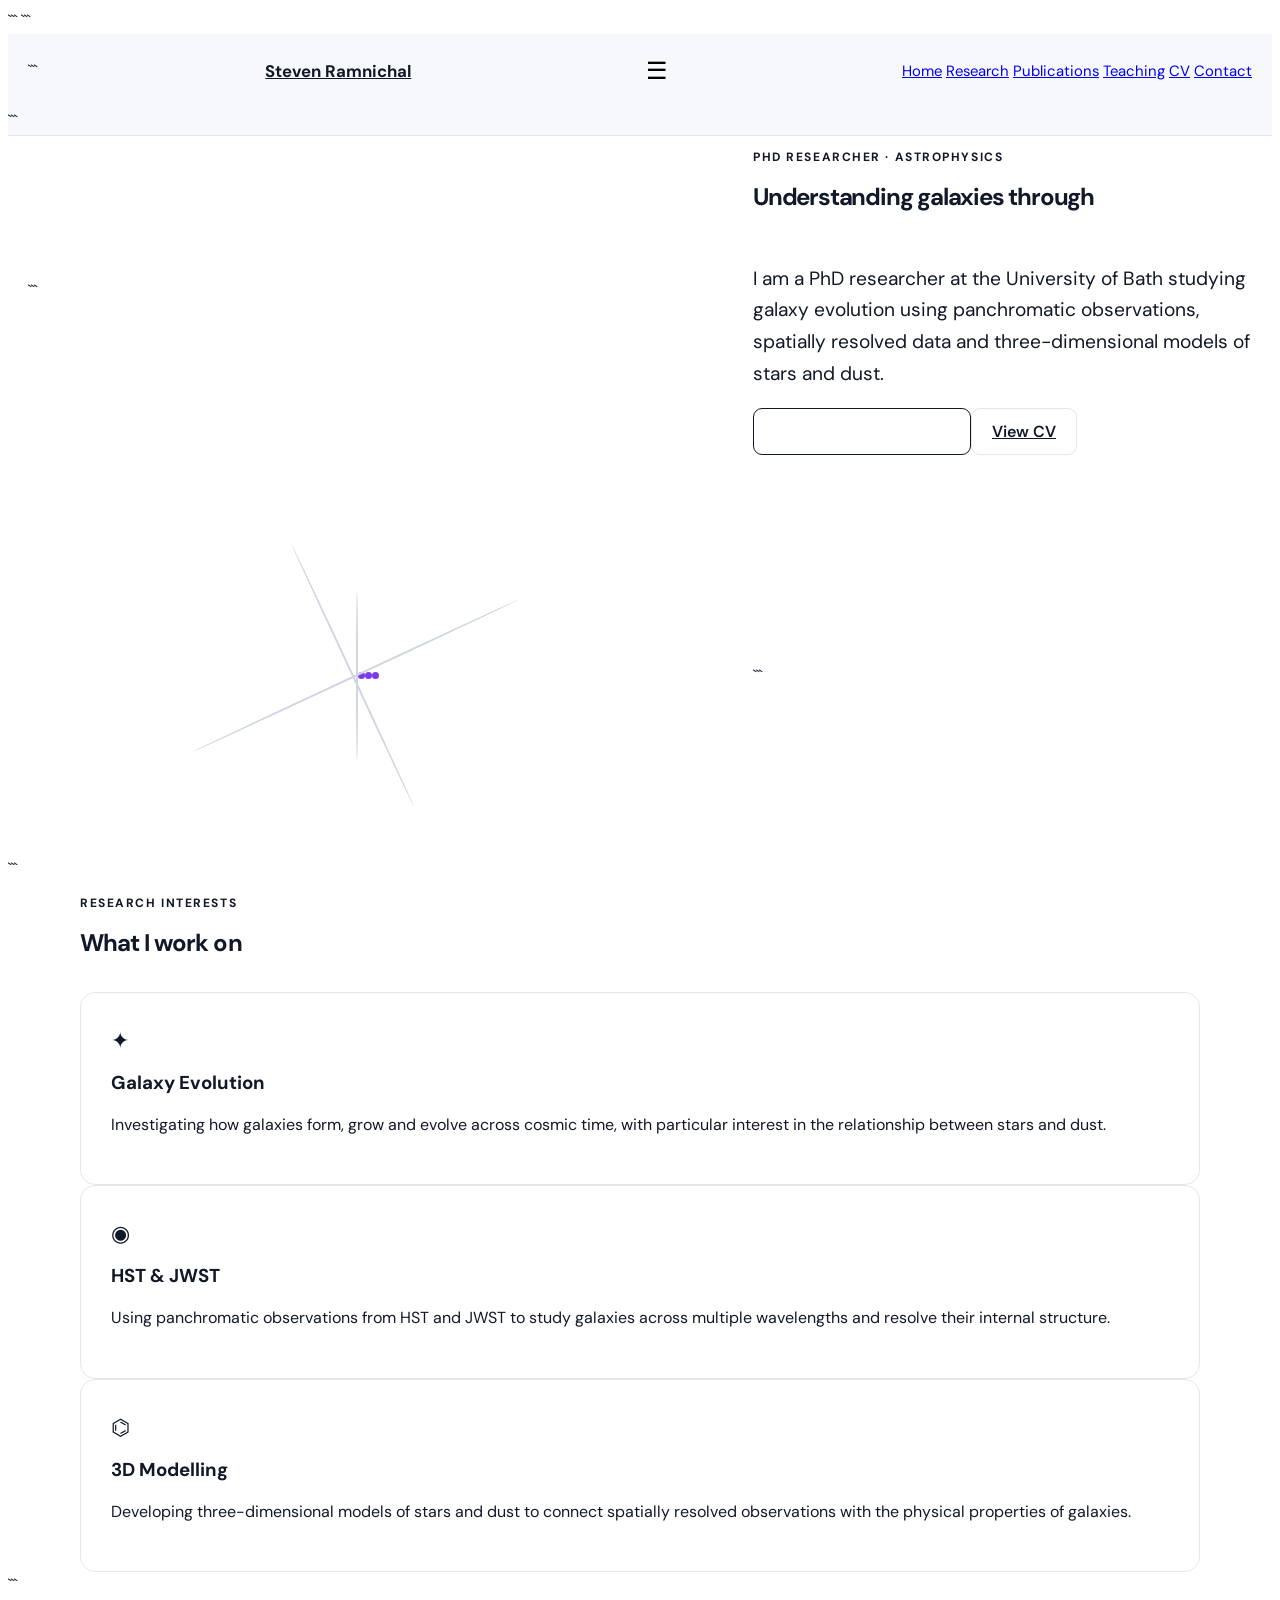
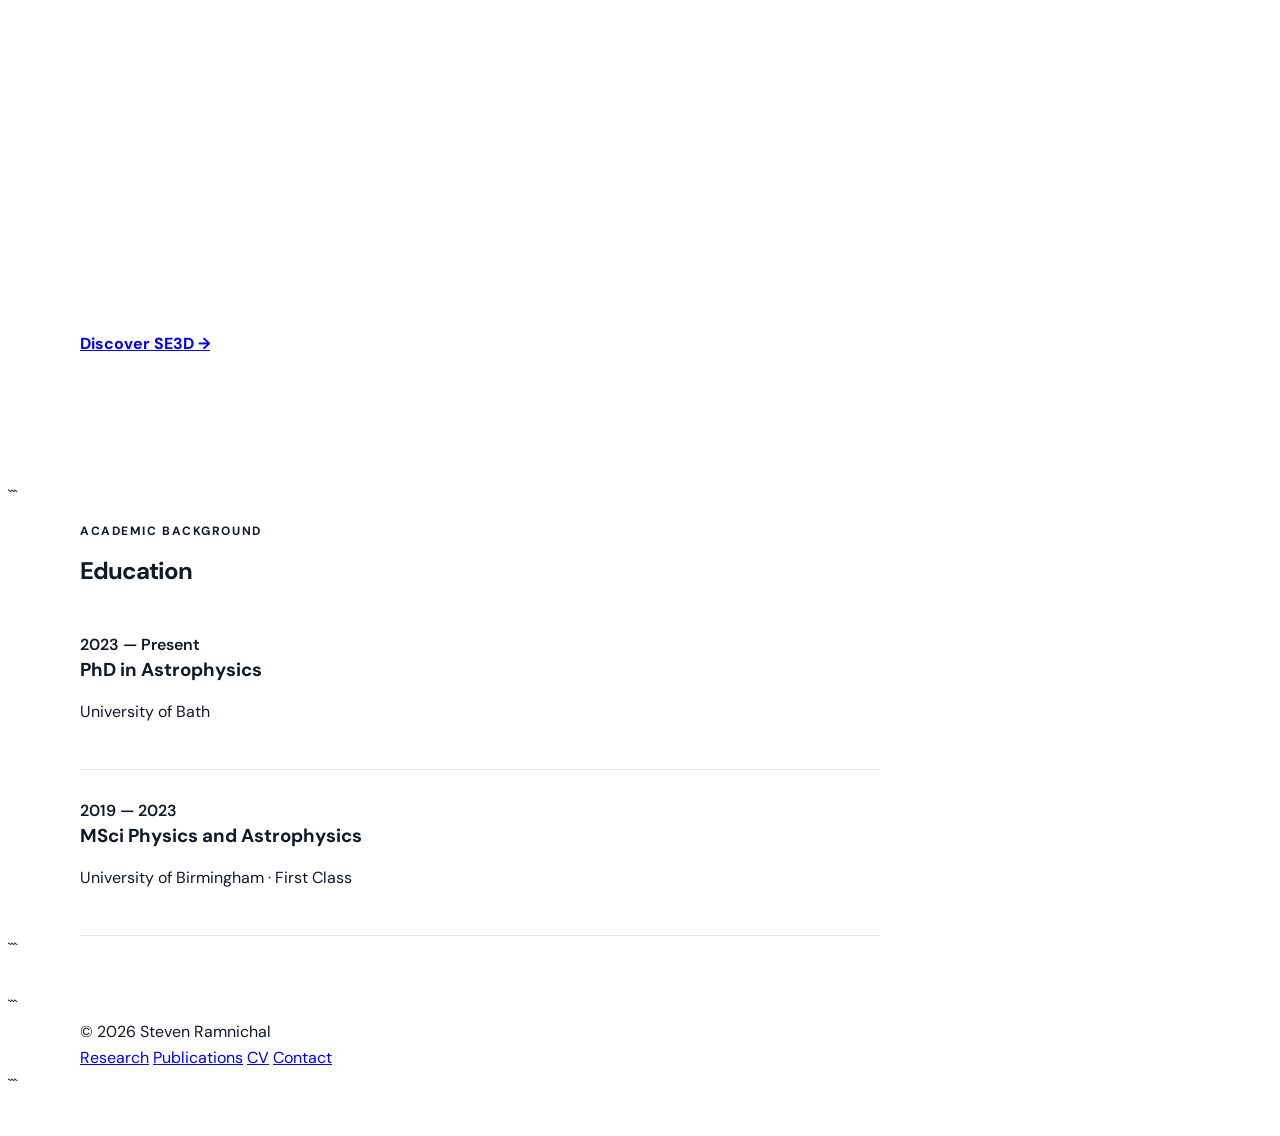
==== index.html @ 6328c1c9 "website creation" ====
<!DOCTYPE html>

<html lang="en">

<head>
    <meta charset="UTF-8">
    <meta name="viewport" content="width=device-width, initial-scale=1.0">

```
<title>Steven Ramnichal | Astrophysics</title>

<meta name="description"
      content="Steven Ramnichal — PhD researcher in astrophysics at the University of Bath.">

<link rel="stylesheet" href="css/style.css">
```

</head>

<body>

<!-- ================= NAVIGATION ================= -->

<header>
    <nav class="navbar">

```
    <a href="index.html" class="logo">
        Steven Ramnichal
    </a>

    <button class="menu-button" onclick="toggleMenu()">
        ☰
    </button>

    <div class="nav-links" id="navLinks">
        <a href="index.html" class="active">Home</a>
        <a href="research.html">Research</a>
        <a href="publications.html">Publications</a>
        <a href="teaching.html">Teaching</a>
        <a href="cv.html">CV</a>
        <a href="contact.html">Contact</a>
    </div>

</nav>
```

</header>

<!-- ================= HERO ================= -->

<section class="hero">

```
<div class="hero-content">

    <p class="eyebrow">
        PhD Researcher · Astrophysics
    </p>

    <h1>
        Understanding galaxies through
        <span>stars, dust &amp; light.</span>
    </h1>

    <p class="hero-description">
        I am a PhD researcher at the University of Bath studying
        galaxy evolution using panchromatic observations,
        spatially resolved data and three-dimensional models
        of stars and dust.
    </p>

    <div class="hero-buttons">

        <a href="research.html" class="button primary">
            Explore my research →
        </a>

        <a href="cv.html" class="button secondary">
            View CV
        </a>

    </div>

</div>


<!-- Decorative astronomy graphic -->

<div class="space-graphic">

    <div class="orbit orbit-one"></div>
    <div class="orbit orbit-two"></div>
    <div class="orbit orbit-three"></div>

    <div class="planet"></div>

    <div class="star star-one"></div>
    <div class="star star-two"></div>
    <div class="star star-three"></div>

</div>
```

</section>

<!-- ================= RESEARCH INTERESTS ================= -->

<section class="section">

```
<div class="container">

    <p class="eyebrow">
        Research interests
    </p>

    <h2>
        What I work on
    </h2>

    <div class="card-grid">

        <article class="card">

            <div class="card-icon">
                ✦
            </div>

            <h3>
                Galaxy Evolution
            </h3>

            <p>
                Investigating how galaxies form, grow and evolve
                across cosmic time, with particular interest in
                the relationship between stars and dust.
            </p>

        </article>


        <article class="card">

            <div class="card-icon">
                ◉
            </div>

            <h3>
                HST &amp; JWST
            </h3>

            <p>
                Using panchromatic observations from HST and JWST
                to study galaxies across multiple wavelengths
                and resolve their internal structure.
            </p>

        </article>


        <article class="card">

            <div class="card-icon">
                ⌬
            </div>

            <h3>
                3D Modelling
            </h3>

            <p>
                Developing three-dimensional models of stars and
                dust to connect spatially resolved observations
                with the physical properties of galaxies.
            </p>

        </article>

    </div>

</div>
```

</section>

<!-- ================= FEATURED RESEARCH ================= -->

<section class="dark-section">

```
<div class="container research-feature">

    <div>

        <p class="eyebrow">
            PhD research
        </p>

        <h2>
            SE3D
        </h2>

    </div>

    <div>

        <p>
            SE3D explores panchromatic resolved galaxy observations
            using three-dimensional models of stars and dust.
        </p>

        <p>
            The project aims to move beyond treating galaxies as
            single unresolved sources by incorporating their
            spatial structure into spectral energy distribution
            modelling.
        </p>

        <a href="research.html" class="text-link">
            Discover SE3D →
        </a>

    </div>

</div>
```

</section>

<!-- ================= EDUCATION ================= -->

<section class="section">

```
<div class="container">

    <p class="eyebrow">
        Academic background
    </p>

    <h2>
        Education
    </h2>


    <div class="timeline">

        <div class="timeline-item">

            <div class="timeline-date">
                2023 — Present
            </div>

            <div>
                <h3>
                    PhD in Astrophysics
                </h3>

                <p>
                    University of Bath
                </p>
            </div>

        </div>


        <div class="timeline-item">

            <div class="timeline-date">
                2019 — 2023
            </div>

            <div>
                <h3>
                    MSci Physics and Astrophysics
                </h3>

                <p>
                    University of Birmingham · First Class
                </p>
            </div>

        </div>

    </div>

</div>
```

</section>

<!-- ================= FOOTER ================= -->

<footer>

```
<div class="container footer-content">

    <p>
        © 2026 Steven Ramnichal
    </p>

    <div class="footer-links">

        <a href="research.html">Research</a>
        <a href="publications.html">Publications</a>
        <a href="cv.html">CV</a>
        <a href="contact.html">Contact</a>

    </div>

</div>
```

</footer>

<script src="js/script.js"></script>

</body>
</html>
---- css/style.css ----
@import url('https://fonts.googleapis.com/css2?family=DM+Sans:wght@400;500;600;700&family=Space+Grotesk:wght@400;500;600;700&display=swap');

/* ==================================================
GENERAL
================================================== */

:root {

```
--background: #f7f8fb;
--surface: #ffffff;

--text: #111827;
--muted: #667085;

--border: #e5e7eb;

--accent: #356ae6;
--accent-purple: #7c3aed;

--dark: #101827;

--max-width: 1120px;
```

}

* {
  box-sizing: border-box;
  }

html {
scroll-behavior: smooth;
}

body {

```
margin: 0;

background: var(--background);

color: var(--text);

font-family: "DM Sans", sans-serif;

line-height: 1.65;
```

}

h1,
h2,
h3 {

```
font-family: "Space Grotesk", sans-serif;

line-height: 1.15;

margin-top: 0;
```

}

h1 {

```
font-size: clamp(2.8rem, 6vw, 5.2rem);

letter-spacing: -0.05em;

margin-bottom: 25px;
```

}

h2 {

```
font-size: clamp(2rem, 4vw, 3rem);

letter-spacing: -0.04em;
```

}

h3 {

```
font-size: 1.25rem;
```

}

p {

```
margin-top: 0;
```

}

a {

```
text-decoration: none;
```

}

.container {

```
width: calc(100% - 40px);

max-width: var(--max-width);

margin: auto;
```

}

/* ==================================================
NAVIGATION
================================================== */

header {

```
position: sticky;

top: 0;

z-index: 100;

background: rgba(247, 248, 251, 0.9);

backdrop-filter: blur(12px);

border-bottom: 1px solid var(--border);
```

}

.navbar {

```
max-width: var(--max-width);

width: calc(100% - 40px);

height: 74px;

margin: auto;

display: flex;

align-items: center;

justify-content: space-between;
```

}

.logo {

```
font-family: "Space Grotesk", sans-serif;

font-weight: 700;

font-size: 1.05rem;

color: var(--text);
```

}

.nav-links {

```
display: flex;

gap: 28px;
```

}

.nav-links a {

```
color: var(--muted);

font-size: 0.93rem;

transition: 0.2s;
```

}

.nav-links a:hover,
.nav-links a.active {

```
color: var(--accent);
```

}

.menu-button {

```
display: none;

border: none;

background: none;

font-size: 1.5rem;

cursor: pointer;
```

}

/* ==================================================
HERO
================================================== */

.hero {

```
max-width: var(--max-width);

width: calc(100% - 40px);

min-height: 650px;

margin: auto;

display: grid;

grid-template-columns: 1.15fr 0.85fr;

align-items: center;

gap: 50px;
```

}

.eyebrow {

```
color: var(--accent);

font-size: 0.75rem;

font-weight: 700;

text-transform: uppercase;

letter-spacing: 0.13em;

margin-bottom: 15px;
```

}

.hero h1 span {

```
background:
    linear-gradient(
        100deg,
        var(--accent),
        var(--accent-purple)
    );

-webkit-background-clip: text;

background-clip: text;

color: transparent;
```

}

.hero-description {

```
color: var(--muted);

font-size: 1.2rem;

max-width: 680px;
```

}

.hero-buttons {

```
display: flex;

gap: 12px;

margin-top: 30px;

flex-wrap: wrap;
```

}

.button {

```
display: inline-block;

padding: 12px 20px;

border-radius: 9px;

font-weight: 600;

border: 1px solid var(--border);
```

}

.button.primary {

```
background: var(--text);

color: white;

border-color: var(--text);
```

}

.button.secondary {

```
background: white;

color: var(--text);
```

}

.button:hover {

```
transform: translateY(-1px);
```

}

/* ==================================================
SPACE GRAPHIC
================================================== */

.space-graphic {

```
height: 430px;

position: relative;

display: flex;

justify-content: center;

align-items: center;
```

}

.orbit {

```
position: absolute;

border: 1px solid #cfd5e1;

border-radius: 50%;
```

}

.orbit-one {

```
width: 290px;

height: 290px;

transform: rotate(-25deg);
```

}

.orbit-two {

```
width: 220px;

height: 360px;

transform: rotate(65deg);
```

}

.orbit-three {

```
width: 360px;

height: 170px;
```

}

.planet {

```
width: 110px;

height: 110px;

border-radius: 50%;

background:
    radial-gradient(
        circle at 35% 30%,
        #b8c9ff,
        #356ae6 45%,
        #192b75
    );

box-shadow:
    0 0 60px rgba(53, 106, 230, 0.25);
```

}

.star {

```
position: absolute;

width: 7px;

height: 7px;

border-radius: 50%;

background: var(--accent-purple);
```

}

.star-one {

```
top: 60px;

right: 70px;
```

}

.star-two {

```
bottom: 70px;

left: 65px;
```

}

.star-three {

```
top: 170px;

left: 30px;
```

}

/* ==================================================
SECTIONS
================================================== */

.section {

```
padding: 100px 0;
```

}

.card-grid {

```
display: grid;

grid-template-columns:
    repeat(3, 1fr);

gap: 18px;

margin-top: 35px;
```

}

.card {

```
background: var(--surface);

border: 1px solid var(--border);

border-radius: 15px;

padding: 30px;
```

}

.card p {

```
color: var(--muted);
```

}

.card-icon {

```
color: var(--accent);

font-size: 1.4rem;

margin-bottom: 12px;
```

}

/* ==================================================
DARK RESEARCH SECTION
================================================== */

.dark-section {

```
background: var(--dark);

color: white;

padding: 100px 0;
```

}

.dark-section .eyebrow {

```
color: #9db8ff;
```

}

.research-feature {

```
display: grid;

grid-template-columns: 0.7fr 1.3fr;

gap: 80px;
```

}

.dark-section p {

```
color: #c8cfdd;
```

}

.text-link {

```
color: #9db8ff;

font-weight: 700;
```

}

/* ==================================================
TIMELINE
================================================== */

.timeline {

```
margin-top: 35px;

max-width: 800px;
```

}

.timeline-item {

```
display: grid;

grid-template-columns: 170px 1fr;

gap: 30px;

padding: 28px 0;

border-bottom: 1px solid var(--border);
```

}

.timeline-date {

```
color: var(--accent);

font-weight: 600;
```

}

/* ==================================================
FOOTER
================================================== */

footer {

```
border-top: 1px solid var(--border);

padding: 30px 0;
```

}

.footer-content {

```
display: flex;

justify-content: space-between;

align-items: center;
```

}

.footer-content p {

```
color: var(--muted);

margin: 0;
```

}

.footer-links {

```
display: flex;

gap: 20px;
```

}

.footer-links a {

```
color: var(--muted);
```

}

.footer-links a:hover {

```
color: var(--accent);
```

}

/* ==================================================
MOBILE
================================================== */

@media (max-width: 800px) {

```
.menu-button {

    display: block;
}


.nav-links {

    display: none;

    position: absolute;

    top: 74px;

    left: 0;

    right: 0;

    padding: 20px;

    background: var(--background);

    border-bottom: 1px solid var(--border);

    flex-direction: column;

    gap: 18px;
}


.nav-links.open {

    display: flex;
}


.hero {

    grid-template-columns: 1fr;

    padding: 80px 0;

    min-height: auto;
}


.space-graphic {

    height: 300px;

    order: -1;
}


.card-grid {

    grid-template-columns: 1fr;
}


.research-feature {

    grid-template-columns: 1fr;

    gap: 25px;
}


.timeline-item {

    grid-template-columns: 1fr;

    gap: 5px;
}


.footer-content {

    flex-direction: column;

    align-items: flex-start;

    gap: 15px;
}
```

}
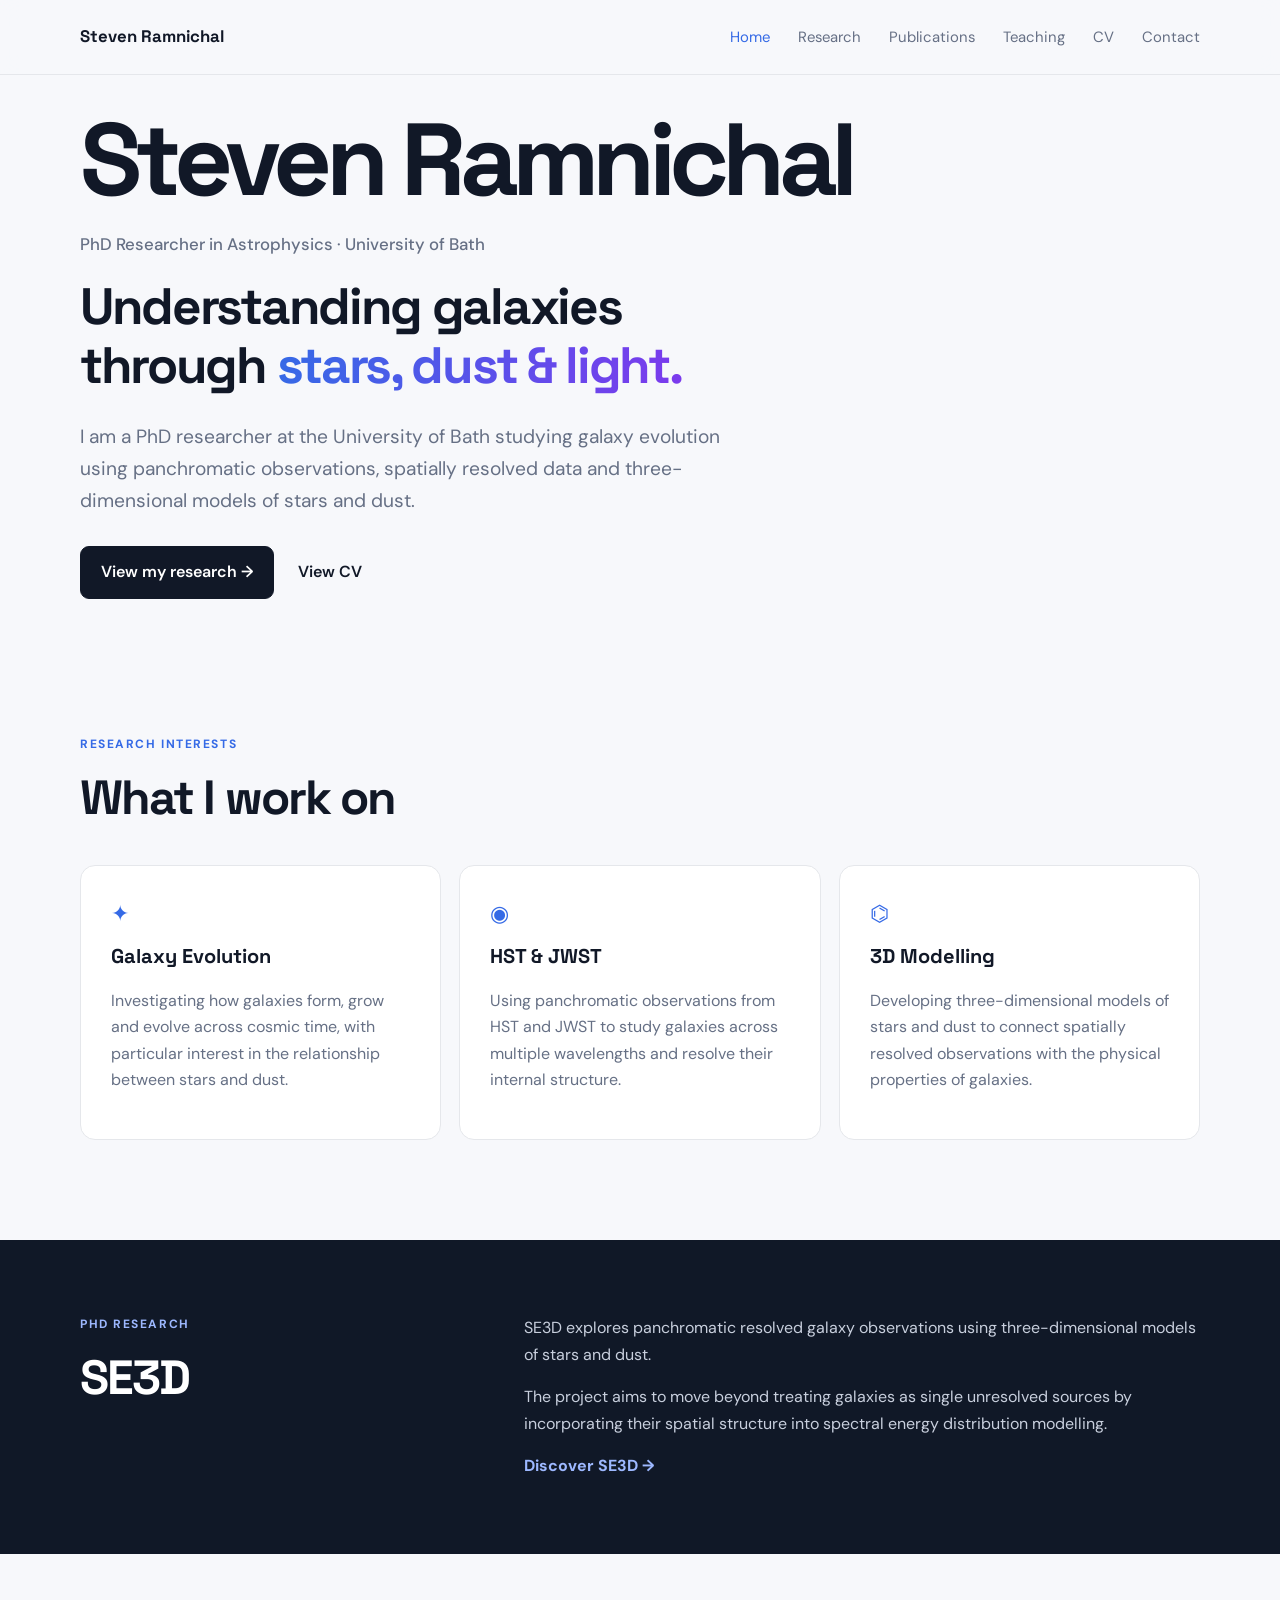
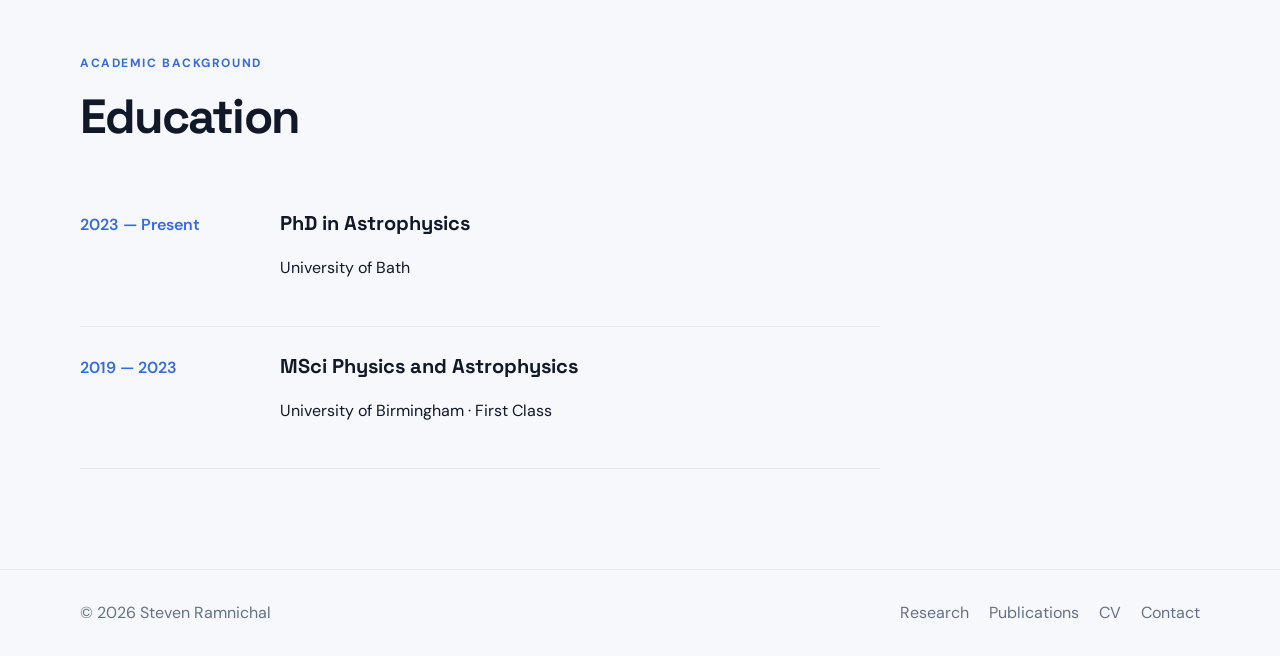
==== commit 5dbfd0a8: "Fixing webpage desing, button layout, adding publications page" ====
--- a/index.html
+++ b/index.html
@@ -1,321 +1,331 @@
 <!DOCTYPE html>
-
 <html lang="en">
 
 <head>
     <meta charset="UTF-8">
     <meta name="viewport" content="width=device-width, initial-scale=1.0">
 
-```
-<title>Steven Ramnichal | Astrophysics</title>
-
-<meta name="description"
-      content="Steven Ramnichal — PhD researcher in astrophysics at the University of Bath.">
-
-<link rel="stylesheet" href="css/style.css">
-```
-
+    <title>Steven Ramnichal | Astrophysics</title>
+
+    <meta name="description"
+          content="Steven Ramnichal — PhD researcher in astrophysics at the University of Bath.">
+
+    <link rel="stylesheet" href="css/style.css">
 </head>
 
 <body>
 
-<!-- ================= NAVIGATION ================= -->
-
 <header>
+
     <nav class="navbar">
 
-```
-    <a href="index.html" class="logo">
-        Steven Ramnichal
-    </a>
-
-    <button class="menu-button" onclick="toggleMenu()">
-        ☰
-    </button>
-
-    <div class="nav-links" id="navLinks">
-        <a href="index.html" class="active">Home</a>
-        <a href="research.html">Research</a>
-        <a href="publications.html">Publications</a>
-        <a href="teaching.html">Teaching</a>
-        <a href="cv.html">CV</a>
-        <a href="contact.html">Contact</a>
-    </div>
-
-</nav>
-```
+        <a href="index.html" class="logo">
+            Steven Ramnichal
+        </a>
+
+        <button class="menu-button" onclick="toggleMenu()">
+            ☰
+        </button>
+
+        <div class="nav-links" id="navLinks">
+
+            <a href="index.html" class="active">
+                Home
+            </a>
+
+            <a href="research.html">
+                Research
+            </a>
+
+            <a href="publications.html">
+                Publications
+            </a>
+
+            <a href="teaching.html">
+                Teaching
+            </a>
+
+            <a href="cv.html">
+                CV
+            </a>
+
+            <a href="contact.html">
+                Contact
+            </a>
+
+        </div>
+
+    </nav>
 
 </header>
 
+
 <!-- ================= HERO ================= -->
 
 <section class="hero">
 
-```
-<div class="hero-content">
-
-    <p class="eyebrow">
-        PhD Researcher · Astrophysics
-    </p>
-
-    <h1>
-        Understanding galaxies through
-        <span>stars, dust &amp; light.</span>
-    </h1>
-
-    <p class="hero-description">
-        I am a PhD researcher at the University of Bath studying
-        galaxy evolution using panchromatic observations,
-        spatially resolved data and three-dimensional models
-        of stars and dust.
-    </p>
-
-    <div class="hero-buttons">
-
-        <a href="research.html" class="button primary">
-            Explore my research →
-        </a>
-
-        <a href="cv.html" class="button secondary">
-            View CV
-        </a>
-
-    </div>
-
-</div>
-
-
-<!-- Decorative astronomy graphic -->
-
-<div class="space-graphic">
-
-    <div class="orbit orbit-one"></div>
-    <div class="orbit orbit-two"></div>
-    <div class="orbit orbit-three"></div>
-
-    <div class="planet"></div>
-
-    <div class="star star-one"></div>
-    <div class="star star-two"></div>
-    <div class="star star-three"></div>
-
-</div>
-```
+    <div class="hero-content">
+
+        <h1 class="hero-name">
+            Steven Ramnichal
+        </h1>
+
+        <p class="hero-subtitle">
+            PhD Researcher in Astrophysics · University of Bath
+        </p>
+
+        <h2>
+            Understanding galaxies through
+            <span>stars, dust &amp; light.</span>
+        </h2>
+
+        <p class="hero-description">
+            I am a PhD researcher at the University of Bath studying
+            galaxy evolution using panchromatic observations,
+            spatially resolved data and three-dimensional models
+            of stars and dust.
+        </p>
+
+        <div class="hero-buttons">
+
+            <a href="research.html" class="button primary">
+                View my research →
+            </a>
+
+            <a href="cv.html" class="cv-link">
+                View CV
+            </a>
+
+        </div>
+
+    </div>
 
 </section>
 
+
 <!-- ================= RESEARCH INTERESTS ================= -->
 
+<section class="section research-interests">
+
+    <div class="container">
+
+        <p class="eyebrow">
+            Research interests
+        </p>
+
+        <h2>
+            What I work on
+        </h2>
+
+        <div class="card-grid">
+
+            <article class="card">
+
+                <div class="card-icon">
+                    ✦
+                </div>
+
+                <h3>
+                    Galaxy Evolution
+                </h3>
+
+                <p>
+                    Investigating how galaxies form, grow and evolve
+                    across cosmic time, with particular interest in
+                    the relationship between stars and dust.
+                </p>
+
+            </article>
+
+
+            <article class="card">
+
+                <div class="card-icon">
+                    ◉
+                </div>
+
+                <h3>
+                    HST &amp; JWST
+                </h3>
+
+                <p>
+                    Using panchromatic observations from HST and JWST
+                    to study galaxies across multiple wavelengths
+                    and resolve their internal structure.
+                </p>
+
+            </article>
+
+
+            <article class="card">
+
+                <div class="card-icon">
+                    ⌬
+                </div>
+
+                <h3>
+                    3D Modelling
+                </h3>
+
+                <p>
+                    Developing three-dimensional models of stars and
+                    dust to connect spatially resolved observations
+                    with the physical properties of galaxies.
+                </p>
+
+            </article>
+
+        </div>
+
+    </div>
+
+</section>
+
+
+<!-- ================= FEATURED RESEARCH ================= -->
+
+<section class="dark-section">
+
+    <div class="container research-feature">
+
+        <div>
+
+            <p class="eyebrow">
+                PhD research
+            </p>
+
+            <h2>
+                SE3D
+            </h2>
+
+        </div>
+
+        <div>
+
+            <p>
+                SE3D explores panchromatic resolved galaxy observations
+                using three-dimensional models of stars and dust.
+            </p>
+
+            <p>
+                The project aims to move beyond treating galaxies as
+                single unresolved sources by incorporating their
+                spatial structure into spectral energy distribution
+                modelling.
+            </p>
+
+            <a href="research.html" class="text-link">
+                Discover SE3D →
+            </a>
+
+        </div>
+
+    </div>
+
+</section>
+
+
+<!-- ================= EDUCATION ================= -->
+
 <section class="section">
 
-```
-<div class="container">
-
-    <p class="eyebrow">
-        Research interests
-    </p>
-
-    <h2>
-        What I work on
-    </h2>
-
-    <div class="card-grid">
-
-        <article class="card">
-
-            <div class="card-icon">
-                ✦
+    <div class="container">
+
+        <p class="eyebrow">
+            Academic background
+        </p>
+
+        <h2>
+            Education
+        </h2>
+
+        <div class="timeline">
+
+            <div class="timeline-item">
+
+                <div class="timeline-date">
+                    2023 — Present
+                </div>
+
+                <div>
+
+                    <h3>
+                        PhD in Astrophysics
+                    </h3>
+
+                    <p>
+                        University of Bath
+                    </p>
+
+                </div>
+
             </div>
 
-            <h3>
-                Galaxy Evolution
-            </h3>
-
-            <p>
-                Investigating how galaxies form, grow and evolve
-                across cosmic time, with particular interest in
-                the relationship between stars and dust.
-            </p>
-
-        </article>
-
-
-        <article class="card">
-
-            <div class="card-icon">
-                ◉
+
+            <div class="timeline-item">
+
+                <div class="timeline-date">
+                    2019 — 2023
+                </div>
+
+                <div>
+
+                    <h3>
+                        MSci Physics and Astrophysics
+                    </h3>
+
+                    <p>
+                        University of Birmingham · First Class
+                    </p>
+
+                </div>
+
             </div>
 
-            <h3>
-                HST &amp; JWST
-            </h3>
-
-            <p>
-                Using panchromatic observations from HST and JWST
-                to study galaxies across multiple wavelengths
-                and resolve their internal structure.
-            </p>
-
-        </article>
-
-
-        <article class="card">
-
-            <div class="card-icon">
-                ⌬
-            </div>
-
-            <h3>
-                3D Modelling
-            </h3>
-
-            <p>
-                Developing three-dimensional models of stars and
-                dust to connect spatially resolved observations
-                with the physical properties of galaxies.
-            </p>
-
-        </article>
-
-    </div>
-
-</div>
-```
+        </div>
+
+    </div>
 
 </section>
 
-<!-- ================= FEATURED RESEARCH ================= -->
-
-<section class="dark-section">
-
-```
-<div class="container research-feature">
-
-    <div>
-
-        <p class="eyebrow">
-            PhD research
-        </p>
-
-        <h2>
-            SE3D
-        </h2>
-
-    </div>
-
-    <div>
+
+<!-- ================= FOOTER ================= -->
+
+<footer>
+
+    <div class="container footer-content">
 
         <p>
-            SE3D explores panchromatic resolved galaxy observations
-            using three-dimensional models of stars and dust.
-        </p>
-
-        <p>
-            The project aims to move beyond treating galaxies as
-            single unresolved sources by incorporating their
-            spatial structure into spectral energy distribution
-            modelling.
-        </p>
-
-        <a href="research.html" class="text-link">
-            Discover SE3D →
-        </a>
-
-    </div>
-
-</div>
-```
-
-</section>
-
-<!-- ================= EDUCATION ================= -->
-
-<section class="section">
-
-```
-<div class="container">
-
-    <p class="eyebrow">
-        Academic background
-    </p>
-
-    <h2>
-        Education
-    </h2>
-
-
-    <div class="timeline">
-
-        <div class="timeline-item">
-
-            <div class="timeline-date">
-                2023 — Present
-            </div>
-
-            <div>
-                <h3>
-                    PhD in Astrophysics
-                </h3>
-
-                <p>
-                    University of Bath
-                </p>
-            </div>
-
-        </div>
-
-
-        <div class="timeline-item">
-
-            <div class="timeline-date">
-                2019 — 2023
-            </div>
-
-            <div>
-                <h3>
-                    MSci Physics and Astrophysics
-                </h3>
-
-                <p>
-                    University of Birmingham · First Class
-                </p>
-            </div>
-
-        </div>
-
-    </div>
-
-</div>
-```
-
-</section>
-
-<!-- ================= FOOTER ================= -->
-
-<footer>
-
-```
-<div class="container footer-content">
-
-    <p>
-        © 2026 Steven Ramnichal
-    </p>
-
-    <div class="footer-links">
-
-        <a href="research.html">Research</a>
-        <a href="publications.html">Publications</a>
-        <a href="cv.html">CV</a>
-        <a href="contact.html">Contact</a>
-
-    </div>
-
-</div>
-```
+            © 2026 Steven Ramnichal
+        </p>
+
+        <div class="footer-links">
+
+            <a href="research.html">
+                Research
+            </a>
+
+            <a href="publications.html">
+                Publications
+            </a>
+
+            <a href="cv.html">
+                CV
+            </a>
+
+            <a href="contact.html">
+                Contact
+            </a>
+
+        </div>
+
+    </div>
 
 </footer>
 
+
 <script src="js/script.js"></script>
 
 </body>
+
 </html>
--- a/css/style.css
+++ b/css/style.css
@@ -1,715 +1,469 @@
 @import url('https://fonts.googleapis.com/css2?family=DM+Sans:wght@400;500;600;700&family=Space+Grotesk:wght@400;500;600;700&display=swap');
 
-/* ==================================================
-GENERAL
-================================================== */
 
 :root {
-
-```
---background: #f7f8fb;
---surface: #ffffff;
-
---text: #111827;
---muted: #667085;
-
---border: #e5e7eb;
-
---accent: #356ae6;
---accent-purple: #7c3aed;
-
---dark: #101827;
-
---max-width: 1120px;
-```
-
-}
+    --background: #f7f8fb;
+    --surface: #ffffff;
+
+    --text: #111827;
+    --muted: #667085;
+
+    --border: #e5e7eb;
+
+    --accent: #356ae6;
+    --accent-purple: #7c3aed;
+
+    --dark: #101827;
+
+    --max-width: 1120px;
+}
+
 
 * {
-  box-sizing: border-box;
-  }
+    box-sizing: border-box;
+}
+
 
 html {
-scroll-behavior: smooth;
-}
+    scroll-behavior: smooth;
+}
+
 
 body {
-
-```
-margin: 0;
-
-background: var(--background);
-
-color: var(--text);
-
-font-family: "DM Sans", sans-serif;
-
-line-height: 1.65;
-```
-
-}
+    margin: 0;
+    background: var(--background);
+    color: var(--text);
+    font-family: "DM Sans", sans-serif;
+    line-height: 1.65;
+}
+
 
 h1,
 h2,
 h3 {
-
-```
-font-family: "Space Grotesk", sans-serif;
-
-line-height: 1.15;
-
-margin-top: 0;
-```
-
-}
+    font-family: "Space Grotesk", sans-serif;
+    line-height: 1.15;
+    margin-top: 0;
+}
+
 
 h1 {
-
-```
-font-size: clamp(2.8rem, 6vw, 5.2rem);
-
-letter-spacing: -0.05em;
-
-margin-bottom: 25px;
-```
-
-}
+    font-size: clamp(2.8rem, 6vw, 5.2rem);
+    letter-spacing: -0.05em;
+    margin-bottom: 25px;
+}
+
 
 h2 {
-
-```
-font-size: clamp(2rem, 4vw, 3rem);
-
-letter-spacing: -0.04em;
-```
-
-}
+    font-size: clamp(2rem, 4vw, 3rem);
+    letter-spacing: -0.04em;
+}
+
 
 h3 {
-
-```
-font-size: 1.25rem;
-```
-
-}
+    font-size: 1.25rem;
+}
+
 
 p {
-
-```
-margin-top: 0;
-```
-
-}
+    margin-top: 0;
+}
+
 
 a {
-
-```
-text-decoration: none;
-```
-
-}
+    text-decoration: none;
+}
+
 
 .container {
-
-```
-width: calc(100% - 40px);
-
-max-width: var(--max-width);
-
-margin: auto;
-```
-
-}
+    width: calc(100% - 40px);
+    max-width: var(--max-width);
+    margin: auto;
+}
+
 
 /* ==================================================
 NAVIGATION
 ================================================== */
 
 header {
-
-```
-position: sticky;
-
-top: 0;
-
-z-index: 100;
-
-background: rgba(247, 248, 251, 0.9);
-
-backdrop-filter: blur(12px);
-
-border-bottom: 1px solid var(--border);
-```
-
-}
+    position: sticky;
+    top: 0;
+    z-index: 100;
+    background: rgba(247, 248, 251, 0.9);
+    backdrop-filter: blur(12px);
+    border-bottom: 1px solid var(--border);
+}
+
 
 .navbar {
-
-```
-max-width: var(--max-width);
-
-width: calc(100% - 40px);
-
-height: 74px;
-
-margin: auto;
-
-display: flex;
-
-align-items: center;
-
-justify-content: space-between;
-```
-
-}
+    max-width: var(--max-width);
+    width: calc(100% - 40px);
+    height: 74px;
+    margin: auto;
+
+    display: flex;
+    align-items: center;
+    justify-content: space-between;
+}
+
 
 .logo {
-
-```
-font-family: "Space Grotesk", sans-serif;
-
-font-weight: 700;
-
-font-size: 1.05rem;
-
-color: var(--text);
-```
-
-}
+    font-family: "Space Grotesk", sans-serif;
+    font-weight: 700;
+    font-size: 1.05rem;
+    color: var(--text);
+}
+
 
 .nav-links {
-
-```
-display: flex;
-
-gap: 28px;
-```
-
-}
+    display: flex;
+    gap: 28px;
+}
+
 
 .nav-links a {
-
-```
-color: var(--muted);
-
-font-size: 0.93rem;
-
-transition: 0.2s;
-```
-
-}
+    color: var(--muted);
+    font-size: 0.93rem;
+    transition: 0.2s;
+}
+
 
 .nav-links a:hover,
 .nav-links a.active {
-
-```
-color: var(--accent);
-```
-
-}
+    color: var(--accent);
+}
+
 
 .menu-button {
-
-```
-display: none;
-
-border: none;
-
-background: none;
-
-font-size: 1.5rem;
-
-cursor: pointer;
-```
-
-}
+    display: none;
+    border: none;
+    background: none;
+    font-size: 1.5rem;
+    cursor: pointer;
+}
+
 
 /* ==================================================
 HERO
 ================================================== */
 
 .hero {
-
-```
-max-width: var(--max-width);
-
-width: calc(100% - 40px);
-
-min-height: 650px;
-
-margin: auto;
-
-display: grid;
-
-grid-template-columns: 1.15fr 0.85fr;
-
-align-items: center;
-
-gap: 50px;
-```
-
-}
-
-.eyebrow {
-
-```
-color: var(--accent);
-
-font-size: 0.75rem;
-
-font-weight: 700;
-
-text-transform: uppercase;
-
-letter-spacing: 0.13em;
-
-margin-bottom: 15px;
-```
-
-}
-
-.hero h1 span {
-
-```
-background:
-    linear-gradient(
+    max-width: var(--max-width);
+    width: calc(100% - 40px);
+
+    min-height: 560px;
+
+    margin: auto;
+
+    display: flex;
+    align-items: center;
+    justify-content: flex-start;
+}
+
+
+.hero-content {
+    max-width: 850px;
+}
+
+
+.hero-name {
+    font-size: clamp(4rem, 8vw, 7rem);
+    letter-spacing: -0.065em;
+    line-height: 0.95;
+    margin-bottom: 22px;
+    color: var(--text);
+}
+
+
+.hero-subtitle {
+    color: var(--muted);
+    font-size: 1.05rem;
+    font-weight: 500;
+    margin-bottom: 20px;
+}
+
+
+.hero h2 {
+    font-size: clamp(2rem, 4vw, 3.2rem);
+    letter-spacing: -0.045em;
+    margin-bottom: 25px;
+    max-width: 700px;
+}
+
+
+.hero h2 span {
+    background: linear-gradient(
         100deg,
         var(--accent),
         var(--accent-purple)
     );
 
--webkit-background-clip: text;
-
-background-clip: text;
-
-color: transparent;
-```
-
-}
+    -webkit-background-clip: text;
+    background-clip: text;
+
+    color: transparent;
+}
+
 
 .hero-description {
-
-```
-color: var(--muted);
-
-font-size: 1.2rem;
-
-max-width: 680px;
-```
-
-}
+    color: var(--muted);
+    font-size: 1.2rem;
+    max-width: 680px;
+}
+
+
+/* ==================================================
+HERO BUTTONS
+================================================== */
 
 .hero-buttons {
-
-```
-display: flex;
-
-gap: 12px;
-
-margin-top: 30px;
-
-flex-wrap: wrap;
-```
-
-}
+    display: flex;
+    align-items: center;
+    gap: 24px;
+    margin-top: 30px;
+    flex-wrap: wrap;
+}
+
 
 .button {
-
-```
-display: inline-block;
-
-padding: 12px 20px;
-
-border-radius: 9px;
-
-font-weight: 600;
-
-border: 1px solid var(--border);
-```
-
-}
+    display: inline-block;
+    padding: 12px 20px;
+
+    border-radius: 9px;
+
+    font-weight: 600;
+    text-decoration: none;
+
+    transition: 0.2s;
+}
+
 
 .button.primary {
-
-```
-background: var(--text);
-
-color: white;
-
-border-color: var(--text);
-```
-
-}
-
-.button.secondary {
-
-```
-background: white;
-
-color: var(--text);
-```
-
-}
-
-.button:hover {
-
-```
-transform: translateY(-1px);
-```
-
-}
-
-/* ==================================================
-SPACE GRAPHIC
-================================================== */
-
-.space-graphic {
-
-```
-height: 430px;
-
-position: relative;
-
-display: flex;
-
-justify-content: center;
-
-align-items: center;
-```
-
-}
-
-.orbit {
-
-```
-position: absolute;
-
-border: 1px solid #cfd5e1;
-
-border-radius: 50%;
-```
-
-}
-
-.orbit-one {
-
-```
-width: 290px;
-
-height: 290px;
-
-transform: rotate(-25deg);
-```
-
-}
-
-.orbit-two {
-
-```
-width: 220px;
-
-height: 360px;
-
-transform: rotate(65deg);
-```
-
-}
-
-.orbit-three {
-
-```
-width: 360px;
-
-height: 170px;
-```
-
-}
-
-.planet {
-
-```
-width: 110px;
-
-height: 110px;
-
-border-radius: 50%;
-
-background:
-    radial-gradient(
-        circle at 35% 30%,
-        #b8c9ff,
-        #356ae6 45%,
-        #192b75
-    );
-
-box-shadow:
-    0 0 60px rgba(53, 106, 230, 0.25);
-```
-
-}
-
-.star {
-
-```
-position: absolute;
-
-width: 7px;
-
-height: 7px;
-
-border-radius: 50%;
-
-background: var(--accent-purple);
-```
-
-}
-
-.star-one {
-
-```
-top: 60px;
-
-right: 70px;
-```
-
-}
-
-.star-two {
-
-```
-bottom: 70px;
-
-left: 65px;
-```
-
-}
-
-.star-three {
-
-```
-top: 170px;
-
-left: 30px;
-```
-
-}
-
-/* ==================================================
-SECTIONS
+    background: var(--text);
+    color: #ffffff;
+
+    border: 1px solid var(--text);
+}
+
+
+.button.primary:hover {
+    background: var(--accent);
+    border-color: var(--accent);
+}
+
+
+.cv-link {
+    display: inline-block;
+
+    padding: 0;
+    margin: 0;
+
+    background: transparent;
+
+    border: none;
+    border-radius: 0;
+
+    box-shadow: none;
+
+    color: var(--text);
+
+    font-weight: 600;
+
+    text-decoration: none;
+
+    transition: 0.2s;
+}
+
+
+.cv-link:hover {
+    color: var(--accent);
+}
+
+
+/* ==================================================
+RESEARCH INTERESTS
+================================================== */
+
+.research-interests {
+    padding-top: 65px;
+    padding-bottom: 65px;
+}
+
+
+.card-grid {
+    display: grid;
+
+    grid-template-columns: repeat(3, 1fr);
+
+    gap: 18px;
+
+    margin-top: 35px;
+}
+
+
+.card {
+    background: var(--surface);
+
+    border: 1px solid var(--border);
+
+    border-radius: 15px;
+
+    padding: 30px;
+}
+
+
+.card p {
+    color: var(--muted);
+}
+
+
+.card-icon {
+    color: var(--accent);
+
+    font-size: 1.4rem;
+
+    margin-bottom: 12px;
+}
+
+
+/* ==================================================
+DARK RESEARCH SECTION
+================================================== */
+
+.dark-section {
+    background: var(--dark);
+
+    color: white;
+
+    padding: 75px 0;
+}
+
+
+.dark-section .eyebrow {
+    color: #9db8ff;
+}
+
+
+.research-feature {
+    display: grid;
+
+    grid-template-columns: 0.7fr 1.3fr;
+
+    gap: 80px;
+}
+
+
+.dark-section p {
+    color: #c8cfdd;
+}
+
+
+.text-link {
+    color: #9db8ff;
+
+    font-weight: 700;
+}
+
+
+/* ==================================================
+GENERAL SECTIONS
 ================================================== */
 
 .section {
-
-```
-padding: 100px 0;
-```
-
-}
-
-.card-grid {
-
-```
-display: grid;
-
-grid-template-columns:
-    repeat(3, 1fr);
-
-gap: 18px;
-
-margin-top: 35px;
-```
-
-}
-
-.card {
-
-```
-background: var(--surface);
-
-border: 1px solid var(--border);
-
-border-radius: 15px;
-
-padding: 30px;
-```
-
-}
-
-.card p {
-
-```
-color: var(--muted);
-```
-
-}
-
-.card-icon {
-
-```
-color: var(--accent);
-
-font-size: 1.4rem;
-
-margin-bottom: 12px;
-```
-
-}
-
-/* ==================================================
-DARK RESEARCH SECTION
-================================================== */
-
-.dark-section {
-
-```
-background: var(--dark);
-
-color: white;
-
-padding: 100px 0;
-```
-
-}
-
-.dark-section .eyebrow {
-
-```
-color: #9db8ff;
-```
-
-}
-
-.research-feature {
-
-```
-display: grid;
-
-grid-template-columns: 0.7fr 1.3fr;
-
-gap: 80px;
-```
-
-}
-
-.dark-section p {
-
-```
-color: #c8cfdd;
-```
-
-}
-
-.text-link {
-
-```
-color: #9db8ff;
-
-font-weight: 700;
-```
-
-}
+    padding: 100px 0;
+}
+
+
+.eyebrow {
+    color: var(--accent);
+
+    font-size: 0.75rem;
+
+    font-weight: 700;
+
+    text-transform: uppercase;
+
+    letter-spacing: 0.13em;
+
+    margin-bottom: 15px;
+}
+
 
 /* ==================================================
 TIMELINE
 ================================================== */
 
 .timeline {
-
-```
-margin-top: 35px;
-
-max-width: 800px;
-```
-
-}
+    margin-top: 35px;
+
+    max-width: 800px;
+}
+
 
 .timeline-item {
-
-```
-display: grid;
-
-grid-template-columns: 170px 1fr;
-
-gap: 30px;
-
-padding: 28px 0;
-
-border-bottom: 1px solid var(--border);
-```
-
-}
+    display: grid;
+
+    grid-template-columns: 170px 1fr;
+
+    gap: 30px;
+
+    padding: 28px 0;
+
+    border-bottom: 1px solid var(--border);
+}
+
 
 .timeline-date {
-
-```
-color: var(--accent);
-
-font-weight: 600;
-```
-
-}
+    color: var(--accent);
+
+    font-weight: 600;
+}
+
 
 /* ==================================================
 FOOTER
 ================================================== */
 
 footer {
-
-```
-border-top: 1px solid var(--border);
-
-padding: 30px 0;
-```
-
-}
+    border-top: 1px solid var(--border);
+
+    padding: 30px 0;
+}
+
 
 .footer-content {
-
-```
-display: flex;
-
-justify-content: space-between;
-
-align-items: center;
-```
-
-}
+    display: flex;
+
+    justify-content: space-between;
+
+    align-items: center;
+}
+
 
 .footer-content p {
-
-```
-color: var(--muted);
-
-margin: 0;
-```
-
-}
+    color: var(--muted);
+
+    margin: 0;
+}
+
 
 .footer-links {
-
-```
-display: flex;
-
-gap: 20px;
-```
-
-}
+    display: flex;
+
+    gap: 20px;
+}
+
 
 .footer-links a {
-
-```
-color: var(--muted);
-```
-
-}
+    color: var(--muted);
+}
+
 
 .footer-links a:hover {
-
-```
-color: var(--accent);
-```
-
-}
+    color: var(--accent);
+}
+
 
 /* ==================================================
 MOBILE
@@ -717,91 +471,80 @@
 
 @media (max-width: 800px) {
 
-```
-.menu-button {
-
-    display: block;
-}
-
-
-.nav-links {
-
-    display: none;
-
-    position: absolute;
-
-    top: 74px;
-
-    left: 0;
-
-    right: 0;
-
-    padding: 20px;
-
-    background: var(--background);
-
-    border-bottom: 1px solid var(--border);
-
-    flex-direction: column;
-
-    gap: 18px;
-}
-
-
-.nav-links.open {
-
-    display: flex;
-}
-
-
-.hero {
-
-    grid-template-columns: 1fr;
-
-    padding: 80px 0;
-
-    min-height: auto;
-}
-
-
-.space-graphic {
-
-    height: 300px;
-
-    order: -1;
-}
-
-
-.card-grid {
-
-    grid-template-columns: 1fr;
-}
-
-
-.research-feature {
-
-    grid-template-columns: 1fr;
-
-    gap: 25px;
-}
-
-
-.timeline-item {
-
-    grid-template-columns: 1fr;
-
-    gap: 5px;
-}
-
-
-.footer-content {
-
-    flex-direction: column;
-
-    align-items: flex-start;
-
-    gap: 15px;
-}
-```
-
-}
+    .menu-button {
+        display: block;
+    }
+
+
+    .nav-links {
+        display: none;
+
+        position: absolute;
+
+        top: 74px;
+
+        left: 0;
+        right: 0;
+
+        padding: 20px;
+
+        background: var(--background);
+
+        border-bottom: 1px solid var(--border);
+
+        flex-direction: column;
+
+        gap: 18px;
+    }
+
+
+    .nav-links.open {
+        display: flex;
+    }
+
+
+    .hero {
+        min-height: auto;
+
+        padding: 80px 0;
+    }
+
+
+    .hero-name {
+        font-size: clamp(3rem, 12vw, 5rem);
+    }
+
+
+    .card-grid {
+        grid-template-columns: 1fr;
+    }
+
+
+    .research-feature {
+        grid-template-columns: 1fr;
+
+        gap: 25px;
+    }
+
+
+    .dark-section {
+        padding: 60px 0;
+    }
+
+
+    .timeline-item {
+        grid-template-columns: 1fr;
+
+        gap: 5px;
+    }
+
+
+    .footer-content {
+        flex-direction: column;
+
+        align-items: flex-start;
+
+        gap: 15px;
+    }
+
+}
